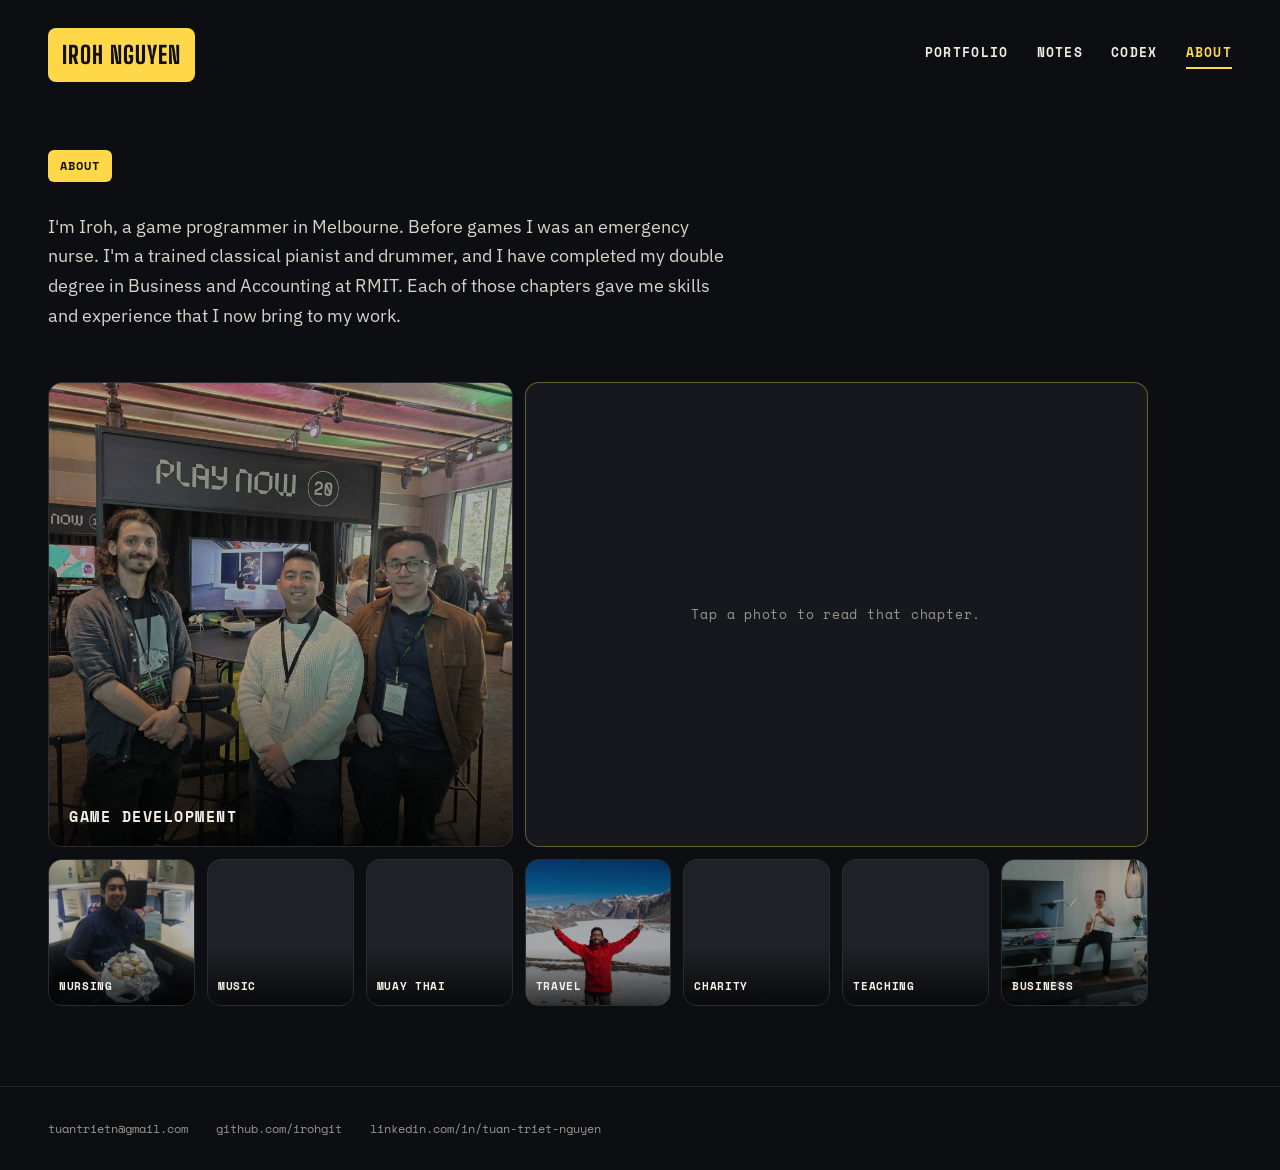
==== about/index.html @ b38fcc22 "Site redesign wip: home, portfolio, Flapjack case study, codex, about" ====
<!doctype html>
<html lang="en" data-root="../">
<head>
<meta charset="utf-8">
<meta name="viewport" content="width=device-width, initial-scale=1">
<title>About · Iroh Nguyen</title>
<meta name="description" content="Iroh Nguyen, game programmer in Melbourne. Gameplay, dialogue and audio systems in C++ and Unreal Engine 5.">
<link rel="preconnect" href="https://fonts.googleapis.com">
<link rel="preconnect" href="https://fonts.gstatic.com" crossorigin>
<link rel="stylesheet" href="https://fonts.googleapis.com/css2?family=Big+Shoulders+Display:wght@600;800&family=IBM+Plex+Sans:ital,wght@0,400;0,500;1,400&family=Space+Mono:wght@400;700&display=swap">
<link rel="stylesheet" href="../assets/site.css">
</head>
<body class="">
<header class="site-header wrap">
  <a class="logo" href="../index.html">IROH NGUYEN</a>
  <nav class="site-nav" aria-label="Main"><a href="../portfolio/index.html">Portfolio</a><a href="../notes/index.html">Notes</a><a href="../codex/index.html">Codex</a><a href="../about/index.html" aria-current="page">About</a></nav>
</header>
<main class="wrap">
  <div class="page-intro">
    <span class="chip">ABOUT</span>
    <p class="about-summary">I'm Iroh, a game programmer in Melbourne. Before games I was an emergency nurse. I'm a trained classical pianist and drummer, and I have completed my double degree in Business and Accounting at RMIT. Each of those chapters gave me skills and experience that I now bring to my work.</p>
  </div>

  <!-- 3x3 grid. The centre shows the summary; tapping an outer tile swaps in that tile's <template>.
       Keep each chapter under about 40 words so it fits the square without scrolling.
       Photos are 800x800 squares in assets/about_KEY.jpg. -->
  <section class="about-grid" data-about>
    <button type="button" class="about-tile" data-key="nursing" aria-pressed="false" aria-controls="about-panel">
      <img src="../assets/about_nursing.jpg" alt="Iroh at the nurses' station holding a thank-you card and a tray of pastries" loading="lazy">
      <span class="about-label">Nursing</span>
    </button>
    <button type="button" class="about-tile" data-key="music" aria-pressed="false" aria-controls="about-panel">
      <span class="about-ph">[ MUSIC ]</span>
      <span class="about-label">Music</span>
    </button>
    <button type="button" class="about-tile" data-key="muaythai" aria-pressed="false" aria-controls="about-panel">
      <span class="about-ph">[ MUAY THAI ]</span>
      <span class="about-label">Muay Thai</span>
    </button>
    <button type="button" class="about-tile" data-key="travel" aria-pressed="false" aria-controls="about-panel">
      <img src="../assets/about_travel.jpg" alt="Iroh in a red jacket, arms raised, in front of frozen Tilicho Lake in the Annapurna range" loading="lazy">
      <span class="about-label">Travel</span>
    </button>
    <div class="about-centre" id="about-panel" aria-live="polite">
      <div class="about-panel is-empty" data-panel>
        <p class="about-empty">Tap a photo to read that chapter.</p>
      </div>
      <button type="button" class="about-back" data-back hidden>← Back</button>
    </div>
    <button type="button" class="about-tile" data-key="charity" aria-pressed="false" aria-controls="about-panel">
      <span class="about-ph">[ CHARITY ]</span>
      <span class="about-label">Charity</span>
    </button>
    <button type="button" class="about-tile" data-key="teaching" aria-pressed="false" aria-controls="about-panel">
      <span class="about-ph">[ TEACHING ]</span>
      <span class="about-label">Teaching</span>
    </button>
    <button type="button" class="about-tile" data-key="business" aria-pressed="false" aria-controls="about-panel">
      <img src="../assets/about_business.jpg" alt="Iroh in a Frontline Label tee, with bagged stock on the shelf beside him" loading="lazy">
      <span class="about-label">Business</span>
    </button>
    <button type="button" class="about-tile" data-key="gamedev" aria-pressed="false" aria-controls="about-panel">
      <img src="../assets/about_gamedev.jpg" alt="Iroh with two teammates in front of the Art and Death booth at PlayNow Melbourne" loading="lazy">
      <span class="about-label">Game Development</span>
    </button>
  </section>

  <template id="about-nursing">
    <span class="kicker">NURSING</span>
    <p>I worked as an emergency nurse. The emergency department taught me to stay calm under pressure, deal with what matters most first, and trust the team around me.</p>
  </template>
  <template id="about-music">
    <span class="kicker">MUSIC</span>
    <p>I'm a classically trained pianist. I earned a piano scholarship in high school and played in the Beijing Youth Olympics orchestra. Years of daily practice taught me that craft is built in small repetitions.</p>
  </template>
  <template id="about-muaythai">
    <span class="kicker">MUAY THAI</span>
    <p>Muay Thai is the traditional martial art of Thailand. I train because it's challenging, it keeps me healthy and it's social. Every session is repetition, discipline and learning from my mistakes, which is how I approach code too.</p>
  </template>
  <template id="about-travel">
    <span class="kicker">TRAVEL</span>
    <p>This is Tilicho Lake on the Annapurna circuit in Nepal, one of the highest lakes in the world. I did this trek solo, with a map to guide me. It taught me to take things one step at a time and to plan properly.</p>
  </template>
  <template id="about-charity">
    <span class="kicker">CHARITY</span>
    <p>I helped run community events with LACSI, including their Youth Week. I also organised a children's charity concert, where I played Joe Hisaishi's <i>Merry-Go-Round of Life</i> with a violinist.</p>
  </template>
  <template id="about-teaching">
    <span class="kicker">TEACHING</span>
    <p>I teach piano to adult learners and have taught children too. I've volunteered as a tutor at two homework clubs for over a decade, and spoken at a CPA conference. I thoroughly enjoy sharing what I know. It's why I keep a Codex of everything I've learnt, and write notes and case studies so others can learn too.</p>
  </template>
  <template id="about-business">
    <span class="kicker">BUSINESS</span>
    <p>In 2019 I started Frontline Label, an apparel brand, and built its online store myself in Python and Django, with Stripe for payments. I ran it until 2023. I have completed a double degree in Business and Accounting at RMIT.</p>
  </template>
  <template id="about-gamedev">
    <span class="kicker">GAME DEVELOPMENT</span>
    <p>This is PlayNow Melbourne 2025, where our team showed our VR horror game Art &amp; Death to publishers. One of my colleagues at RMIT introduced me to making games in 2024, and I got hooked. In 2025 I took a course in virtual reality and brought what I learnt into our horror game.</p>
  </template>

  <script>
  (function () {
    const grid = document.querySelector('[data-about]');
    const panel = grid.querySelector('[data-panel]');
    const back = grid.querySelector('[data-back]');
    const summary = panel.innerHTML;
    const tiles = grid.querySelectorAll('.about-tile');
    function show(key) {
      tiles.forEach(t => t.setAttribute('aria-pressed', String(t.dataset.key === key)));
      const tpl = key && document.getElementById('about-' + key);
      panel.innerHTML = tpl ? tpl.innerHTML : summary;
      panel.classList.toggle('is-empty', !tpl);
      back.hidden = !tpl;
      panel.classList.remove('swap'); void panel.offsetWidth; panel.classList.add('swap');
    }
    tiles.forEach(t => t.addEventListener('click', () =>
      show(t.getAttribute('aria-pressed') === 'true' ? null : t.dataset.key)));
    back.addEventListener('click', () => show(null));
    document.addEventListener('keydown', e => { if (e.key === 'Escape') show(null); });
    // a click anywhere outside the tiles and the panel goes straight back to the summary
    document.addEventListener('click', e => {
      if (back.hidden) return;
      if (!e.target.closest('.about-tile, .about-centre')) show(null);
    });
  })();
  </script>
</main>

<footer class="site-footer">
  <div class="wrap">
    <a href="mailto:tuantrietn@gmail.com">tuantrietn@gmail.com</a>
    <a href="https://github.com/irohgit" target="_blank" rel="noopener">github.com/irohgit</a>
    <a href="https://www.linkedin.com/in/tuan-triet-nguyen" target="_blank" rel="noopener">linkedin.com/in/tuan-triet-nguyen</a>
  </div>
</footer>
</body>
</html>
---- assets/site.css ----
/* ==========================================================
   irohnguyen.com · D Hybrid
   One stylesheet for every page. Change the palette in ONE
   place: the :root block below. Alternative named palettes
   are listed underneath; swap the --accent values to try one.
   ========================================================== */

:root{
  /* base: keep these */
  --bg:#0d0e11;          /* near-black with a cool blue tint */
  --surface:#17181d;     /* cards */
  --surface-2:#202127;   /* placeholders, code chips */
  --border:#2a2c33;
  --line:#23252b;        /* section dividers */
  --text:#d9d4cb;        /* body */
  --heading:#f6f2ea;     /* headings */
  --muted:#9a978f;       /* labels, meta */

  /* accent: palette "Marquee" (default) */
  --accent:#ffd84a;
  --accent-ink:#121014;  /* text that sits ON the accent */
  --accent-dim:rgba(255,216,74,0.12);
  --accent-border:rgba(255,216,74,0.35);

  --red:#ff8a7a;
  --r:10px; --r-lg:14px;
  --font-display:'Big Shoulders Display',sans-serif;
  --font-body:'IBM Plex Sans',system-ui,sans-serif;
  --font-mono:'Space Mono',monospace;
  --max:1280px;
}
/* Other named palettes (accent only, base stays the same):
   Brass    --accent:#f2c14e  (closest to IMDb, mature, crafted)
   Ember    --accent:#ffbf3c  (warmer, more orange, human)
   Lumen    --accent:#ffe45c  (lighter, cooler, technical)
   Parchment --accent:#e8cf7a (low saturation, calm, scholarly) */

*,*::before,*::after{box-sizing:border-box;margin:0;padding:0}
html{scroll-behavior:smooth}
body{background:var(--bg);color:var(--text);font-family:var(--font-body);font-size:16px;line-height:1.6;min-height:100vh}
a{color:inherit;text-decoration:none}
a:hover{color:var(--accent)}
::selection{background:var(--accent);color:var(--accent-ink)}
img{max-width:100%;display:block}
.wrap{max-width:var(--max);margin:0 auto;padding:0 48px}
.mono{font-family:var(--font-mono)}
.kicker{font-family:var(--font-mono);font-size:12px;font-weight:700;letter-spacing:.1em;text-transform:uppercase;color:var(--muted)}
.chip{display:inline-block;align-self:flex-start;padding:6px 12px;background:var(--accent);color:var(--accent-ink);font-family:var(--font-mono);font-size:12px;font-weight:700;letter-spacing:.08em;border-radius:6px}
.tags{font-family:var(--font-mono);font-size:12px;font-weight:700;color:var(--accent)}
.placeholder{display:flex;align-items:center;justify-content:center;background:var(--surface-2);color:var(--muted);font-family:var(--font-mono);font-size:12px;text-transform:uppercase;letter-spacing:.08em;text-align:center;padding:12px}
.todo{border:1px dashed var(--accent-border);background:var(--accent-dim);color:var(--heading);border-radius:var(--r);padding:14px 18px;font-size:14px}
.todo b{font-family:var(--font-mono);color:var(--accent);font-size:12px;letter-spacing:.08em}

/* ---------- header ---------- */
.site-header{display:flex;flex-wrap:wrap;gap:24px;align-items:center;justify-content:space-between;padding-top:28px;padding-bottom:28px}
.logo{padding:8px 14px;background:var(--accent);color:var(--accent-ink);font-family:var(--font-display);font-weight:800;font-size:24px;letter-spacing:.04em;border-radius:8px}
.logo:hover{color:var(--accent-ink)}
.site-nav{display:flex;flex-wrap:wrap;gap:28px;font-family:var(--font-mono);font-size:13px;font-weight:700;letter-spacing:.1em;text-transform:uppercase}
.site-nav a{color:#f2ede4;padding-bottom:4px;border-bottom:2px solid transparent}
.site-nav a:hover{color:var(--accent)}
.site-nav a[aria-current="page"]{color:var(--accent);border-bottom-color:var(--accent)}

/* ---------- buttons ---------- */
.btns{display:flex;flex-wrap:wrap;gap:16px}
.btn{padding:16px 26px;border-radius:var(--r);font-family:var(--font-mono);font-size:14px;font-weight:700;border:2px solid #f2ede4;color:#f2ede4;transition:transform .15s}
.btn:hover{transform:translateY(-2px)}
.btn-primary{background:var(--accent);border-color:var(--accent);color:var(--accent-ink);box-shadow:5px 5px 0 var(--heading)}
.btn-primary:hover{color:var(--accent-ink)}

/* ---------- hero (home) ---------- */
.hero{position:relative;height:640px;overflow:hidden;border-top:1px solid var(--line);border-bottom:1px solid var(--line)}
.hero-media{position:absolute;inset:0;width:100%;height:100%;object-fit:cover;opacity:.42}
.reel{position:absolute;top:28px;right:48px;z-index:1;display:flex;flex-direction:column;align-items:flex-end;gap:10px}
.reel-badge{padding:8px 12px;background:rgba(13,14,17,.85);border:1px solid var(--accent);border-radius:8px;font-family:var(--font-mono);font-size:12px;font-weight:700;color:var(--accent)}
.reel-mark{padding:6px 10px;background:rgba(13,14,17,.85);border-radius:6px;font-family:var(--font-mono);font-size:12px;color:#f2ede4}
.hero-inner{position:relative;height:100%;display:flex;flex-direction:column;justify-content:flex-end;gap:20px;padding-bottom:72px}
.hero h1{font-family:var(--font-display);font-weight:800;font-size:120px;line-height:.9;color:var(--heading);text-transform:uppercase}
.hero p{max-width:620px;font-size:20px;line-height:1.5;color:#e4dfd6}

/* ---------- details strip (IMDb style) ---------- */
.details{display:grid;grid-template-columns:repeat(5,minmax(0,1fr));border:1px solid var(--border);border-radius:var(--r-lg);background:var(--surface);margin-top:56px}
.details div{padding:18px 20px;border-right:1px solid var(--border);display:flex;flex-direction:column;gap:6px}
.details div:last-child{border-right:none}
.details .v{font-size:15px;color:var(--heading)}

/* ---------- sections ---------- */
.section{padding-top:88px;padding-bottom:40px}
.section-head{display:flex;flex-wrap:wrap;justify-content:space-between;align-items:baseline;gap:16px;margin-bottom:32px}
.section-head h2,.page-title{font-family:var(--font-display);font-weight:800;font-size:56px;text-transform:uppercase;color:var(--heading);line-height:1}
.more{font-family:var(--font-mono);font-size:13px;font-weight:700;color:var(--accent)}
.page-intro{padding-top:40px;padding-bottom:24px;display:flex;flex-direction:column;gap:16px}
.page-intro p{max-width:62ch;font-size:18px}

/* ---------- cards ---------- */
.grid-3{display:grid;grid-template-columns:repeat(3,minmax(0,1fr));gap:28px}
.grid-2{display:grid;grid-template-columns:repeat(2,minmax(0,1fr));gap:28px}
.card{display:flex;flex-direction:column;background:var(--surface);border:1px solid var(--border);border-radius:var(--r-lg);overflow:hidden;color:var(--text);transition:border-color .15s,transform .15s}
a.card:hover{border-color:var(--accent-border);transform:translateY(-2px);color:var(--text)}
.card-media{width:100%;aspect-ratio:16/10;object-fit:cover}
.card-body{padding:20px 22px 24px;display:flex;flex-direction:column;gap:10px;flex:1}
.card-title{font-family:var(--font-display);font-weight:600;font-size:30px;line-height:1;text-transform:uppercase;color:var(--heading)}
.card-body p{font-size:15px;line-height:1.5}
.card-more{margin-top:auto;padding-top:6px;font-family:var(--font-mono);font-size:12px;font-weight:700;color:var(--accent)}

.site-footer{border-top:1px solid var(--line);margin-top:80px}
.site-footer .wrap{padding-top:32px;padding-bottom:32px;display:flex;flex-wrap:wrap;gap:28px;font-family:var(--font-mono);font-size:12px;color:var(--muted)}

/* ---------- notes page: three columns ---------- */
.notes-layout{display:grid;grid-template-columns:260px minmax(0,1fr) 220px;gap:48px;max-width:1440px;margin:0 auto;padding:0 32px}
.rail{position:sticky;top:0;height:100vh;overflow-y:auto;scrollbar-width:none;padding:32px 0}
.rail::-webkit-scrollbar{display:none}
.rail .kicker{margin-bottom:12px}
.rail-block{padding-bottom:22px;margin-bottom:22px;border-bottom:1px solid var(--border)}
.contact-item{display:flex;align-items:center;gap:8px;font-size:13px;margin-bottom:8px;word-break:break-all}
.contact-item svg{width:14px;height:14px;opacity:.6;flex-shrink:0}
.kit-row{margin-bottom:14px}
.kit-row .kicker{display:block;font-size:11px;margin-bottom:2px}
.kit-row span:last-child{font-size:14px;color:var(--heading)}
.commit-gallery{display:flex;flex-direction:column;gap:10px}
.gallery-item{container-type:inline-size;position:relative;border:1px solid var(--border);border-radius:8px;overflow:hidden;cursor:zoom-in;transition:border-color .15s,transform .15s}
.gallery-item:hover{border-color:var(--accent);transform:translateY(-1px)}
.gallery-item img{width:100%;filter:grayscale(100%) brightness(.8);transition:filter .2s}
.gallery-item:hover img{filter:none}
.gallery-cap{position:absolute;inset:0;display:flex;flex-direction:column;align-items:flex-start;background:linear-gradient(rgba(13,14,17,.35),rgba(13,14,17,.92));color:#fff;padding:12px}
.g-title{font-family:var(--font-display);font-weight:600;text-transform:uppercase;font-size:clamp(16px,9cqw,26px);color:var(--heading)}
.g-desc{font-size:clamp(12px,5.5cqw,16px);color:rgba(255,255,255,.85);margin-top:.3em}
.g-hash{margin-top:auto;font-family:var(--font-mono);font-size:clamp(12px,5.5cqw,15px);color:var(--accent)}

.post-list .post-link{display:block;padding:12px 0;border-bottom:1px solid var(--border)}
.post-link .pl-num{font-family:var(--font-mono);font-size:11px;font-weight:700;color:var(--accent);display:block}
.post-link .pl-title{font-size:14px;color:var(--heading);line-height:1.3}
.post-link .pl-meta{display:block;font-family:var(--font-mono);font-size:11px;color:var(--muted);margin-top:4px}
.post-link.active .pl-title,.post-link:hover .pl-title{color:var(--accent)}
.tag-list{display:flex;flex-wrap:wrap;gap:8px}
.tag-pill{font-family:var(--font-mono);font-size:12px;font-weight:700;padding:4px 10px;border:1px solid var(--accent-border);border-radius:999px;color:var(--accent)}
.tag-pill span{color:var(--muted);font-weight:400}

.notes-main{padding:40px 0 120px;min-width:0}
article{padding:56px 0;border-top:1px solid var(--line);scroll-margin-top:24px}
.post-eyebrow{display:flex;flex-direction:column;align-items:flex-start;gap:8px;margin-bottom:14px}
.post-eyebrow .meta{font-family:var(--font-mono);font-size:12px;color:var(--muted);text-transform:uppercase;letter-spacing:.06em}
article h2{font-family:var(--font-display);font-weight:800;font-size:52px;line-height:.95;text-transform:uppercase;color:var(--heading);margin-bottom:10px}
.dek{font-style:italic;color:var(--muted);margin-bottom:28px}
article h3{font-family:var(--font-mono);font-size:14px;font-weight:700;letter-spacing:.06em;color:var(--heading);margin:40px 0 14px}
article h3 .n{color:var(--accent)}
article p{margin-bottom:16px;max-width:75ch}
article strong{color:var(--heading);font-weight:500}
article em{color:var(--heading)}
code{font-family:var(--font-mono);font-size:.86em;background:var(--surface-2);padding:1px 6px;border-radius:4px;color:var(--heading)}
.shot{border-radius:var(--r-lg);overflow:hidden;border:1px solid var(--border)}
.shot-cap{font-family:var(--font-mono);font-size:12px;color:var(--muted);margin:10px 0 30px}
.exec{background:var(--surface);border:1px solid var(--border);border-top:4px solid var(--accent);border-radius:var(--r-lg);padding:6px 26px;margin-bottom:8px}
.exec-row{display:grid;grid-template-columns:140px 1fr;gap:6px 24px;padding:18px 0;border-bottom:1px solid var(--border)}
.exec-row:last-child{border-bottom:none}
.exec-row .k{font-family:var(--font-mono);font-size:12px;font-weight:700;letter-spacing:.08em;text-transform:uppercase;color:var(--accent);padding-top:3px}
.exec-row .v{color:var(--heading)}
.frame{border-left:3px solid var(--accent);background:var(--accent-dim);padding:16px 20px;border-radius:0 var(--r) var(--r) 0;margin-bottom:24px}
.frame p{margin:0}
pre{margin:14px 0;background:#08090b;color:#e2e5ea;border:1px solid var(--border);border-radius:var(--r);padding:18px;overflow-x:auto;font-family:var(--font-mono);font-size:12.5px;line-height:1.65}
pre code{background:none;padding:0;color:inherit;font-size:inherit}
.cmt{color:#7c8698}.key{color:#8fb3ff}.typ{color:#7fd6c2}.str{color:#e0b57a}
.filepath{display:block;font-family:var(--font-mono);font-size:12px;color:var(--muted);margin-top:18px}
.commit{display:block;font-family:var(--font-mono);font-size:12px;color:var(--accent);background:var(--accent-dim);border:1px solid var(--accent-border);padding:10px 16px;border-radius:var(--r);margin-top:14px}
.crashlog{background:#08090b;border:1px solid #4a2f2b;border-radius:var(--r);padding:13px 18px;font-family:var(--font-mono);font-size:12px;color:#e8a89f;margin-bottom:18px;overflow-x:auto}
.crashlog .addr{color:var(--red);font-weight:700}
.ba{display:grid;grid-template-columns:1fr 1fr;gap:14px}
.ba h4{font-family:var(--font-mono);font-size:12px;letter-spacing:.08em;text-transform:uppercase;display:flex;gap:8px;align-items:center}
.pill{font-size:10px;padding:2px 8px;border-radius:999px}
.pill-b{background:rgba(255,138,122,.14);color:var(--red)}
.pill-a{background:var(--accent-dim);color:var(--accent)}
.note{border:1px dashed var(--border);border-radius:var(--r);padding:18px 22px;margin-top:24px;background:var(--surface)}
.note .lbl{font-family:var(--font-mono);font-size:12px;font-weight:700;letter-spacing:.1em;text-transform:uppercase;color:var(--accent);margin-bottom:8px}
.note p:last-child{margin-bottom:0}
.steps{display:grid;grid-template-columns:repeat(3,1fr);gap:14px;margin-top:26px}
.step{background:var(--surface);border:1px solid var(--border);border-radius:var(--r);padding:18px}
.step:last-child{border-color:var(--accent-border);background:var(--accent-dim)}
.step .kicker{color:var(--accent)}
.step b{display:block;color:var(--heading);margin:6px 0}
.step p{font-size:14px;margin:0}
.btn-link{display:inline-flex;align-items:center;gap:10px;margin:8px 0 4px;padding:14px 22px;background:var(--accent);color:var(--accent-ink);border-radius:var(--r);font-family:var(--font-mono);font-size:13px;font-weight:700}
.btn-link:hover{color:var(--accent-ink)}

.lightbox{display:none;position:fixed;inset:0;z-index:1000;background:rgba(8,9,11,.9);align-items:center;justify-content:center;padding:40px;cursor:zoom-out;backdrop-filter:blur(30px)}
.lightbox.open{display:flex}
.lightbox-inner{display:flex;flex-direction:column;align-items:center;max-width:95%}
.lightbox-inner img{max-height:85vh;border-radius:8px}
.lightbox-caption{margin-top:14px;font-family:var(--font-mono);font-size:13px;color:#f2ede4}
.lightbox-close{position:absolute;top:20px;right:30px;font-size:40px;color:#fff;cursor:pointer}

/* ---------- GameDev Codex ---------- */
.layout-tabs{display:flex;flex-wrap:wrap;gap:8px;align-items:center;padding:10px 12px;border:1px dashed var(--accent-border);border-radius:var(--r);align-self:flex-start}
.layout-tabs a{font-family:var(--font-mono);font-size:12px;font-weight:700;padding:6px 10px;border-radius:6px;background:var(--surface-2)}
.layout-tabs a[aria-current="page"]{background:var(--accent);color:var(--accent-ink)}

/* search */
.search{position:relative;max-width:760px;display:flex;align-items:center;gap:12px;background:var(--surface);border:1px solid var(--border);border-radius:var(--r-lg);padding:0 16px;margin-top:8px}
.search:focus-within{border-color:var(--accent)}
.search svg{width:20px;height:20px;color:var(--muted);flex-shrink:0}
.search input{flex:1;background:none;border:none;outline:none;color:var(--heading);font:inherit;font-size:18px;padding:16px 0}
.search input::placeholder{color:var(--muted)}
.search kbd{font-family:var(--font-mono);font-size:12px;color:var(--muted);border:1px solid var(--border);border-radius:4px;padding:2px 7px}
.search-results{position:absolute;left:0;right:0;top:calc(100% + 8px);z-index:50;background:#121318;border:1px solid var(--border);border-radius:var(--r-lg);padding:6px;box-shadow:0 18px 50px rgba(0,0,0,.55);max-height:60vh;overflow-y:auto}
.search-hit{display:grid;grid-template-columns:76px 1fr auto;gap:2px 12px;padding:12px;border-radius:var(--r)}
.search-hit:hover,.search-hit:focus{background:var(--surface-2);color:inherit;outline:none}
.search-type{grid-row:1/3;align-self:start;font-family:var(--font-mono);font-size:11px;font-weight:700;color:var(--accent-ink);background:var(--accent);border-radius:4px;padding:3px 6px;text-align:center;text-transform:uppercase}
.search-title{color:var(--heading);font-weight:500}
.search-snip{grid-column:2;font-size:13px;color:var(--muted)}
.search-score{grid-column:3;grid-row:1;font-family:var(--font-mono);font-size:11px;color:var(--muted)}
.search-empty{padding:14px;font-size:14px;color:var(--muted)}
.entry.hit{animation:hit 1.6s ease}
@keyframes hit{0%,40%{border-color:var(--accent);box-shadow:0 0 0 4px var(--accent-dim)}100%{}}

.letter-group{scroll-margin-top:24px}
.big-letter{font-family:var(--font-display);font-weight:800;color:var(--accent);line-height:1}
.entries{display:flex;flex-direction:column;gap:12px}
.entry{scroll-margin-top:120px}

/* ---- Codex layouts: one page, three views. The class on .codex picks the view. ---- */
.view-switch{display:inline-flex;gap:4px;padding:4px;background:var(--surface);border:1px solid var(--border);border-radius:var(--r);align-self:flex-start}
.view-switch button{font:inherit;font-family:var(--font-mono);font-size:12px;font-weight:700;color:var(--muted);background:none;border:none;border-radius:6px;padding:8px 12px;cursor:pointer}
.view-switch button:hover{color:var(--heading)}
.view-switch button[aria-pressed="true"]{background:var(--accent);color:var(--accent-ink)}
.codex-tools{display:flex;flex-wrap:wrap;gap:16px;align-items:center;margin-top:8px}
.codex-tools .search{flex:1;min-width:280px;margin-top:0}
.codex-body{margin-top:24px}
.codex-main{min-width:0}
.az-rail,.here-bar,.az-bar{display:none}

/* A · Rail: the whole alphabet down the left, the current letter grows */
.view-rail .codex-body{display:grid;grid-template-columns:120px minmax(0,1fr);gap:40px}
.view-rail .az-rail{position:sticky;top:20px;align-self:start;display:flex;flex-direction:column;align-items:flex-start;max-height:calc(100vh - 40px)}
.az-item{font-family:var(--font-display);font-weight:800;font-size:clamp(13px,2.3vh,20px);line-height:1.15;color:var(--muted);padding-left:14px;border-left:3px solid transparent;transition:font-size .2s,color .2s}
.az-item.empty{color:#34353c}
.az-item:hover{color:var(--heading)}
.az-item.active{font-size:clamp(40px,8vh,72px);color:var(--accent);border-left-color:var(--accent);line-height:1}
.view-rail .big-letter{font-size:20px;font-family:var(--font-mono);color:var(--muted);letter-spacing:.1em;padding:28px 0 12px;border-bottom:1px solid var(--line);margin-bottom:14px}

/* B · Spine: a big pinned letter beside its own entries, plus a "you are here" bar */
.view-spine .here-bar{position:sticky;top:0;z-index:20;display:flex;flex-wrap:wrap;align-items:center;gap:16px;justify-content:space-between;background:rgba(13,14,17,.92);backdrop-filter:blur(8px);border-bottom:1px solid var(--line);padding:12px 0}
.here-bar [data-here]{font-family:var(--font-mono);font-size:13px;font-weight:700;color:var(--accent)}
.az-mini{display:flex;flex-wrap:wrap;gap:4px}
.az-mini-item{font-family:var(--font-mono);font-size:12px;font-weight:700;width:22px;text-align:center;color:var(--muted)}
.az-mini-item.empty{color:#34353c}
.az-mini-item.active{color:var(--accent-ink);background:var(--accent);border-radius:4px}
.view-spine .letter-group{display:grid;grid-template-columns:200px minmax(0,1fr);gap:40px;padding:32px 0;border-bottom:1px solid var(--line);scroll-margin-top:60px}
.view-spine .big-letter{position:sticky;top:72px;align-self:start;font-size:160px}

/* C · Ledger: a full A to Z bar across the top, one entry per row */
.view-ledger .az-bar{position:sticky;top:0;z-index:20;display:grid;grid-template-columns:repeat(26,1fr);background:rgba(13,14,17,.94);backdrop-filter:blur(8px);border-top:1px solid var(--line);border-bottom:1px solid var(--line)}
.az-bar-item{text-align:center;padding:12px 0;font-family:var(--font-display);font-weight:800;font-size:20px;color:var(--muted);border-bottom:3px solid transparent}
.az-bar-item.empty{color:#34353c}
.az-bar-item.active{color:var(--accent);border-bottom-color:var(--accent);background:var(--accent-dim)}
.view-ledger .letter-group{scroll-margin-top:64px}
.view-ledger .big-letter{font-size:72px;margin:40px 0 16px}

.entry{display:grid;grid-template-columns:1fr auto;gap:8px 24px;padding:20px 24px;background:var(--surface);border:1px solid var(--border);border-radius:var(--r-lg);margin-bottom:12px}
.entry h3{font-family:var(--font-display);font-weight:600;font-size:28px;text-transform:uppercase;color:var(--heading);line-height:1}
.entry .count{font-family:var(--font-mono);font-size:12px;font-weight:700;color:var(--accent-ink);background:var(--accent);padding:4px 10px;border-radius:999px;align-self:start}
.entry p{grid-column:1/-1;margin:0}
.entry .see{grid-column:1/-1;font-family:var(--font-mono);font-size:12px;color:var(--muted)}
.entry .see a{color:var(--accent)}

/* ---------- About / Experience ---------- */
.story{display:grid;grid-template-columns:320px 1fr;gap:40px;padding:40px 0;border-top:1px solid var(--line)}
.story .placeholder{aspect-ratio:4/5;border-radius:var(--r-lg)}
.story h2{font-family:var(--font-display);font-weight:800;font-size:44px;text-transform:uppercase;color:var(--heading);line-height:1;margin:8px 0 16px}
.story p{max-width:62ch;margin-bottom:14px}
.timeline-item{display:grid;grid-template-columns:200px 1fr;gap:32px;padding:28px 0;border-top:1px solid var(--line)}
.timeline-item h3{font-family:var(--font-display);font-weight:600;font-size:30px;text-transform:uppercase;color:var(--heading);line-height:1;margin-bottom:8px}

@media(max-width:1100px){
  .notes-layout{grid-template-columns:240px minmax(0,1fr)}
  .notes-layout .rail-right{display:none}
  .details{grid-template-columns:repeat(3,minmax(0,1fr))}
  .details div:nth-child(3){border-right:none}
  .hero h1{font-size:88px}
}
@media(max-width:760px){
  .wrap{padding:0 16px}
  .hero{height:auto;min-height:560px}
  .hero h1{font-size:52px}
  .site-nav{gap:8px 18px;font-size:12px}
  .reel-mark{display:none}
  .hero-inner{padding-top:96px!important}
  .reel{left:16px;right:16px;top:16px;align-items:flex-start}
  .hero-inner{padding-top:220px;padding-bottom:40px}
  .grid-3,.grid-2,.ba,.steps,.story,.timeline-item{grid-template-columns:1fr}
  .details{grid-template-columns:1fr 1fr}
  .details div{border-right:none;border-bottom:1px solid var(--border)}
  .section-head h2,.page-title{font-size:40px}
  .notes-layout{grid-template-columns:1fr;padding:0 16px}
  .rail{position:static;height:auto}
  article h2{font-size:36px}
  .exec-row{grid-template-columns:1fr}
  /* Codex on phones: every view uses the sliding A to Z strip across the top */
  .codex .codex-body{display:block}
  .codex .az-rail,.codex .here-bar{display:none}
  .codex .az-bar{position:sticky;top:0;z-index:20;display:flex;overflow-x:auto;scrollbar-width:none;background:rgba(13,14,17,.95);border-bottom:1px solid var(--line)}
  .az-bar-item{min-width:32px;font-size:16px}
  .codex .letter-group{display:block;padding:0}
  .codex .big-letter{position:static;font-family:var(--font-display);font-size:56px;color:var(--accent);border:none;padding:0;margin:28px 0 12px;letter-spacing:0}
  .search-hit{grid-template-columns:1fr}
  .search-type{grid-row:auto;justify-self:start}
  .search-snip,.search-score{grid-column:1;grid-row:auto}
}
@media(prefers-reduced-motion:reduce){html{scroll-behavior:auto}}
.entry .count.zero{background:var(--surface-2);color:var(--muted)}
.bullets{margin:10px 0 0 18px;display:flex;flex-direction:column;gap:6px}
.bullets li{max-width:75ch}
.timeline-item .tags{display:block;margin-top:2px}
.details .v{line-height:1.45}

/* ---------- hero video banner ---------- */
.hero video.hero-media{background:#000}
.reel-play{display:flex;align-items:center;gap:14px;padding:12px 18px 12px 12px;background:rgba(13,14,17,.85);border:1px solid var(--accent);border-radius:999px;color:var(--heading);cursor:pointer;font:inherit;text-align:left;transition:transform .15s,background .15s}
.reel-play:hover{transform:translateY(-2px);background:rgba(13,14,17,.95)}
.reel-play-icon{width:44px;height:44px;border-radius:50%;background:var(--accent);color:var(--accent-ink);display:flex;align-items:center;justify-content:center;font-size:18px;padding-left:3px}
.reel-play-label{display:block;font-family:var(--font-mono);font-size:14px;font-weight:700;color:var(--accent)}
.reel-play-meta{display:block;font-family:var(--font-mono);font-size:12px;color:var(--muted)}
button.reel-mark{border:none;cursor:pointer;font:inherit;font-family:var(--font-mono);font-size:12px;text-align:right}
button.reel-mark:hover{color:var(--accent)}
.reel-missing .reel-play{cursor:default;border-color:var(--border)}
.reel-missing .reel-play-icon{background:var(--surface-2);color:var(--muted)}
.reel-missing .reel-play-label{color:var(--heading)}
.reel-missing button.reel-mark{cursor:default;color:var(--muted)}
.hero-inner,.reel{transition:opacity .3s}
.hero.playing .hero-media{opacity:1}
.hero.playing .hero-inner,.hero.playing .reel{opacity:0;pointer-events:none}

/* ---------- hero is now pure video; the intro band sits underneath ---------- */
.hero{height:560px}
.hero .hero-media{opacity:.9}
.intro{display:flex;flex-wrap:wrap;align-items:flex-end;justify-content:space-between;gap:24px 48px;padding-top:40px;padding-bottom:8px}
.intro-text{display:flex;flex-direction:column;gap:12px;max-width:720px}
.intro h1{font-family:var(--font-display);font-weight:800;font-size:96px;line-height:.85;text-transform:uppercase;color:var(--heading)}
.intro p{font-size:19px;line-height:1.5;color:#e4dfd6}
.intro .btn{flex-shrink:0;margin-bottom:6px}
@media(max-width:760px){
  .hero{height:300px;min-height:0}
  .intro{padding-top:28px}
  .intro h1{font-size:64px}
}

/* ---------- hero veil: dark screen + bracketed title, like the card placeholders ---------- */
.hero .hero-media{opacity:1}
.hero-veil{position:absolute;inset:0;z-index:1;display:flex;flex-direction:column;align-items:center;justify-content:center;gap:14px;background:rgba(13,14,17,.72);border:none;cursor:pointer;color:var(--muted);font:inherit;transition:background .2s,opacity .3s}
.hero-veil:hover{background:rgba(13,14,17,.6)}
.hero-veil:hover .veil-title{color:var(--heading)}
.veil-title{font-family:var(--font-mono);font-size:clamp(16px,2.4vw,30px);letter-spacing:.12em;text-transform:uppercase;color:#c9c5bd;transition:color .2s}
.veil-meta{font-family:var(--font-mono);font-size:13px;letter-spacing:.08em;text-transform:uppercase;color:var(--muted)}
.veil-meta .reel-play-label{color:var(--accent);font-weight:700}
.reel{z-index:2}
.reel-missing .hero-veil{cursor:default}
.reel-missing .hero-veil:hover{background:rgba(13,14,17,.72)}
.reel-missing .veil-meta .reel-play-label{color:var(--heading)}
.hero.playing .hero-veil{opacity:0;pointer-events:none}
.veil-meta .reel-play-label,.veil-meta .reel-play-meta{display:inline;font-size:13px}

/* ---------- veil v2: title, centred play button, aligned chapter list ---------- */
.hero-veil{cursor:default;gap:22px;padding:24px 16px}
.hero-veil:hover{background:rgba(13,14,17,.72)}
.veil-play{display:inline-flex;align-items:center;gap:14px;padding:10px 22px 10px 10px;background:none;border:2px solid var(--accent);border-radius:999px;cursor:pointer;color:var(--heading);font:inherit;transition:transform .15s,background .15s}
.veil-play:hover{transform:scale(1.04);background:var(--accent-dim)}
.veil-play-icon{width:52px;height:52px;border-radius:50%;background:var(--accent);color:var(--accent-ink);display:flex;align-items:center;justify-content:center;font-size:20px;padding-left:4px}
.veil-play-text{display:flex;flex-direction:column;align-items:flex-start;text-align:left}
.veil-play .reel-play-label{display:block;font-family:var(--font-mono);font-size:15px;font-weight:700;color:var(--accent);text-transform:uppercase;letter-spacing:.08em}
.veil-play .reel-play-meta{display:block;font-family:var(--font-mono);font-size:12px;color:var(--muted)}
.chapters{list-style:none;display:flex;flex-direction:column;gap:2px;margin-top:4px}
.chapters .reel-mark{display:grid;grid-template-columns:48px 120px 1fr;gap:16px;align-items:baseline;width:100%;min-width:420px;padding:7px 12px;background:none;border:none;border-radius:6px;text-align:left;font-family:var(--font-mono);font-size:13px;color:#c9c5bd;cursor:pointer}
.chapters .reel-mark:hover{background:rgba(255,255,255,.06);color:var(--heading)}
.ch-time{color:var(--accent);font-variant-numeric:tabular-nums;text-align:right}
.ch-game{color:var(--heading);font-weight:700}
.reel-missing .veil-play{cursor:default;opacity:.6}
.reel-missing .veil-play:hover{transform:none;background:none}
.reel-missing .chapters .reel-mark{cursor:default}
@media(max-width:760px){
  .hero{height:auto;min-height:420px}
  .chapters .reel-mark{min-width:0;grid-template-columns:40px 1fr;font-size:12px}
  .ch-what{grid-column:2}
}

/* ---------- veil v3: icon-only play, centred title, tighter chapters ---------- */
.hero-veil{gap:18px}
.veil-title{letter-spacing:.12em;padding-left:.12em;text-align:center}   /* padding balances the trailing letter-space so it centres truly */
.veil-play{width:56px;height:56px;padding:0;padding-left:4px;justify-content:center;border:none;border-radius:50%;background:var(--accent);color:var(--accent-ink);font-size:20px;box-shadow:0 0 0 6px rgba(255,216,74,.18)}
.veil-play:hover{transform:scale(1.08);background:var(--accent);box-shadow:0 0 0 10px rgba(255,216,74,.22)}
.chapters{gap:0;margin-top:2px}
.chapters .reel-mark{grid-template-columns:40px 104px 1fr;gap:14px;padding:4px 10px;min-width:380px;font-size:12.5px;line-height:1.4}
.reel-missing .veil-play{opacity:.55}
@media(max-width:760px){
  .chapters .reel-mark{min-width:0;grid-template-columns:36px 1fr;gap:2px 10px;padding:3px 8px}
}

/* ---------- veil v4: title and play sit dead centre; chapters anchored to the bottom ---------- */
.hero-veil{justify-content:center;gap:16px}
.veil-title{display:block;width:100%;text-align:center}
.veil-play{width:48px;height:48px;font-size:17px;padding-left:3px;box-shadow:0 0 0 5px rgba(255,216,74,.18)}
.veil-play:hover{box-shadow:0 0 0 8px rgba(255,216,74,.22)}
.chapters{position:absolute;left:50%;bottom:22px;transform:translateX(-50%);margin:0}
.chapters .reel-mark{grid-template-columns:34px 92px auto;gap:12px;padding:2px 8px;min-width:0;font-size:11.5px;line-height:1.35;white-space:nowrap}
@media(max-width:760px){
  .hero{min-height:360px}
  .chapters{bottom:12px}
  .chapters .reel-mark{grid-template-columns:30px 84px auto;gap:8px;font-size:10.5px}
}
@media(max-width:760px){
  .chapters .reel-mark{grid-template-columns:30px auto}
  .chapters .ch-what{display:none}
}

/* ---------- veil v5: ONLY the title is dead centre, like the card placeholders.
   The play button hangs just below it without moving it. ---------- */
.veil-play{position:absolute;left:50%;top:calc(50% + 34px);transform:translateX(-50%)}
.veil-play:hover{transform:translateX(-50%) scale(1.08)}
.reel-missing .veil-play:hover{transform:translateX(-50%)}
@media(max-width:760px){ .veil-play{top:calc(50% + 28px)} }

/* ---------- veil v6: white play button, quieter timestamps ---------- */
.veil-play{background:#f6f2ea;color:#121014;box-shadow:0 0 0 5px rgba(246,242,234,.16)}
.veil-play:hover{background:#fff;box-shadow:0 0 0 8px rgba(246,242,234,.22)}
.chapters{opacity:.55;transition:opacity .2s}
.chapters:hover,.chapters:focus-within{opacity:1}
.chapters .reel-mark{font-size:10.5px;padding:1px 8px;color:#9a978f}
.chapters .ch-time{color:#b8b4ab}
.chapters .ch-game{color:#c9c5bd;font-weight:400}
@media(max-width:760px){ .chapters .reel-mark{font-size:10px} }
/* title uses the same muted grey as the card placeholders */
.veil-title{color:var(--muted)}

/* ---------- case-study pages ---------- */
.case{padding-top:24px;padding-bottom:40px}
.case-head{display:flex;flex-direction:column;gap:16px;margin-top:20px}
.case-media{aspect-ratio:21/9;border-radius:var(--r-lg);border:1px solid var(--border);font-size:16px;letter-spacing:.12em}
.case-lede{font-size:19px;line-height:1.55;max-width:70ch;color:#e4dfd6}
.case-facts{margin-top:8px}
.case-section{padding:48px 0 8px;border-top:1px solid var(--line);margin-top:40px}
.case-section>h2{font-family:var(--font-display);font-weight:800;font-size:44px;text-transform:uppercase;color:var(--heading);line-height:1;margin:6px 0 18px}
.case-section>p{max-width:75ch;margin-bottom:14px}
.case-grid{display:grid;grid-template-columns:minmax(0,1fr) minmax(0,1fr);gap:40px;align-items:start}
.case-grid h3{font-family:var(--font-mono);font-size:12px;font-weight:700;letter-spacing:.1em;text-transform:uppercase;color:var(--accent);margin:18px 0 6px}
.case-grid h3:first-child{margin-top:0}
.case-grid p{margin-bottom:10px}
.case-shot{position:sticky;top:24px}
.case-shot .placeholder{aspect-ratio:16/10;border-radius:var(--r);border:1px solid var(--border)}
.case-shot img{width:100%;border-radius:var(--r);border:1px solid var(--border)}
.case-shot figcaption{font-family:var(--font-mono);font-size:12px;color:var(--muted);margin-top:8px}
.gap{color:var(--accent);font-family:var(--font-mono);font-size:.85em}
.case .todo{margin:10px 0}
@media(max-width:760px){ .case-grid{grid-template-columns:1fr} .case-shot{position:static} .case-section>h2{font-size:32px} }
.case-facts-4{grid-template-columns:repeat(4,minmax(0,1fr))}
.shipped{background:var(--surface);border:1px solid var(--border);border-radius:var(--r-lg);padding:18px 22px}
.shipped ul{margin:8px 0 0 18px;display:grid;grid-template-columns:1fr 1fr;gap:4px 32px}
@media(max-width:760px){ .case-facts-4{grid-template-columns:1fr 1fr} .shipped ul{grid-template-columns:1fr} }
.case-toc{display:grid;grid-template-columns:auto repeat(3,minmax(0,1fr));gap:12px;align-items:stretch}
.case-toc .kicker{align-self:center;padding-right:8px}
.case-toc a{display:flex;align-items:center;gap:12px;padding:14px 16px;background:var(--surface);border:1px solid var(--border);border-radius:var(--r);color:var(--heading);font-weight:500;transition:border-color .15s,transform .15s}
.case-toc a:hover{border-color:var(--accent);transform:translateY(-2px);color:var(--heading)}
.toc-n{font-family:var(--font-mono);font-size:12px;font-weight:700;color:var(--accent)}
.case-section{scroll-margin-top:24px}
@media(max-width:760px){ .case-toc{grid-template-columns:1fr} }

/* ---------- tabbed code blocks ---------- */
.code-tabs{margin-top:16px;border:1px solid var(--border);border-radius:var(--r);overflow:hidden;background:#08090b}
.code-tabs-head{display:flex;flex-direction:column;gap:8px;padding:10px 12px 0;border-bottom:1px solid var(--border);background:var(--surface)}
.code-file{font-family:var(--font-mono);font-size:11px;color:var(--muted)}
.code-tabs [role="tablist"]{display:flex;flex-wrap:wrap;gap:2px}
.code-tabs [role="tab"]{font:inherit;font-family:var(--font-mono);font-size:12px;font-weight:700;color:var(--muted);background:none;border:none;border-bottom:2px solid transparent;padding:8px 10px;cursor:pointer}
.code-tabs [role="tab"]:hover{color:var(--heading)}
.code-tabs [role="tab"][aria-selected="true"]{color:var(--accent);border-bottom-color:var(--accent)}
.code-tabs pre{margin:0;border:none;border-radius:0;max-height:380px;overflow:auto;font-size:11.5px}
.case-shot{position:static}
.commit-links{display:flex;flex-direction:column;gap:2px;padding:8px 12px 10px;border-top:1px solid var(--border);background:var(--surface)}
.commit-link{font-family:var(--font-mono);font-size:11.5px;color:var(--muted)}
.commit-link .ch{color:var(--accent);font-weight:700}
.commit-link:hover{color:var(--heading)}
.code-tabs [role="tabpanel"] pre{max-height:340px}
.lead-in{display:block;font-weight:500;color:var(--heading);margin:16px 0 4px}
.inline-shot{margin:14px 0 16px}
.inline-shot img{width:100%;border-radius:var(--r);border:1px solid var(--border)}
.inline-shot figcaption{font-family:var(--font-mono);font-size:12px;color:var(--muted);margin-top:8px}
/* gameplay shot with the debugger layered over its bottom-right corner */
.combo{position:relative}
.combo-main{width:100%;display:block;border-radius:var(--r);border:1px solid var(--border)}
.combo-label{position:absolute;top:12px;left:12px;padding:6px 12px;background:rgba(13,14,17,.85);border:1px solid var(--border);border-radius:6px;font-family:var(--font-mono);font-size:12px;font-weight:700;letter-spacing:.12em;text-transform:uppercase;color:var(--heading)}
.combo-inset{position:absolute;right:-12px;bottom:-12px;width:58%;border-radius:8px;border:1px solid var(--accent-border);box-shadow:0 14px 40px rgba(0,0,0,.6)}
.combo-shot figcaption{margin-top:22px}
@media(max-width:760px){ .combo-inset{position:static;width:100%;margin-top:10px} }
.inline-shot .combo .combo-inset{width:56%;right:-10px;bottom:-14px}
@media(max-width:760px){ .inline-shot .combo .combo-inset{width:100%;position:static;margin-top:10px} }
.stage-shot{position:relative;margin-top:16px}
.stage-shot img{width:100%;border-radius:var(--r);border:1px solid var(--border)}
.stage-cap{text-align:center;margin-top:12px}
.stage-title{display:block;font-family:var(--font-mono);font-size:12px;font-weight:700;letter-spacing:.12em;text-transform:uppercase;color:var(--heading);margin-bottom:6px}
.stage-cap p{font-size:14px;line-height:1.55;color:var(--muted);max-width:56ch;margin:0 auto}
.todo-public{font-family:var(--font-mono);font-size:13px;font-weight:700;letter-spacing:.08em;color:var(--muted)} p.todo-public{margin:8px 0}
.case-media{object-fit:cover;width:100%;display:block}

/* image with a dark veil and a bracketed title, like the showreel banner */
.veiled{position:relative;overflow:hidden;padding:0}
.veiled img{position:absolute;inset:0;width:100%;height:100%;object-fit:cover;display:block;border:none;border-radius:0}
.veiled::after{content:"";position:absolute;inset:0;background:rgba(13,14,17,.62);transition:background .2s}
.veil-label{position:absolute;inset:0;z-index:1;display:flex;align-items:center;justify-content:center;font-family:var(--font-mono);font-size:15px;letter-spacing:.14em;padding-left:.14em;color:#c9c5bd;text-transform:uppercase}
.veil-label-lg{font-size:clamp(18px,2.6vw,30px)}
a.card:hover .veiled::after{background:rgba(13,14,17,.4)}
.case-media{aspect-ratio:16/9}

/* ---------- about: 3x3 backstory grid ---------- */
.about-hint{color:var(--muted);font-family:var(--font-mono);font-size:13px;margin-top:8px}
.about-grid{display:grid;grid-template-columns:repeat(3,1fr);gap:14px;margin:28px 0 72px}
.about-tile{position:relative;aspect-ratio:1/1;border:1px solid var(--border);border-radius:var(--r-lg);background:var(--surface-2);overflow:hidden;cursor:pointer;padding:0;color:var(--muted);font:inherit;transition:border-color .2s,transform .2s}
.about-tile img{position:absolute;inset:0;width:100%;height:100%;object-fit:cover;filter:brightness(.55) saturate(.85);transition:filter .25s}
.about-ph{position:absolute;inset:0;display:flex;align-items:center;justify-content:center;font-family:var(--font-mono);font-size:13px;font-weight:700;letter-spacing:.12em;color:var(--muted)}
.about-label{position:absolute;left:14px;bottom:12px;font-family:var(--font-mono);font-size:12px;font-weight:700;letter-spacing:.1em;text-transform:uppercase;color:var(--heading)}
.about-tile:hover,.about-tile:focus-visible{border-color:var(--accent-border);transform:translateY(-2px);outline:none}
.about-tile:hover img{filter:brightness(.8)}
.about-tile[aria-pressed="true"]{border-color:var(--accent)}
.about-tile[aria-pressed="true"] img{filter:none}
.about-tile[aria-pressed="true"] .about-label{color:var(--accent)}
.about-centre{aspect-ratio:1/1;display:flex;flex-direction:column;background:var(--surface);border:1px solid var(--accent-border);border-radius:var(--r-lg);padding:26px;overflow:auto}
.about-panel{flex:1}
.about-panel h2{font-family:var(--font-display);font-weight:800;font-size:34px;line-height:1.05;color:var(--heading);text-transform:uppercase;margin:8px 0 14px}
.about-panel p{font-size:15px}
.about-panel.swap{animation:aboutSwap .25s ease}
@keyframes aboutSwap{from{opacity:0;transform:translateY(4px)}to{opacity:1;transform:none}}
.about-back{align-self:flex-start;margin-top:14px;background:none;border:0;padding:0;cursor:pointer;color:var(--muted);font-family:var(--font-mono);font-size:12px;font-weight:700;letter-spacing:.08em;text-transform:uppercase}
.about-back:hover{color:var(--accent)}
@media (max-width:760px){
  .about-grid{grid-template-columns:repeat(4,1fr);gap:8px}
  .about-centre{order:-1;grid-column:1/-1;aspect-ratio:auto;min-height:240px;padding:20px}
  .about-label{left:6px;bottom:6px;font-size:9px;letter-spacing:.04em}
  .about-ph{font-size:0}
  .about-panel h2{font-size:28px}
}
@media (prefers-reduced-motion:reduce){.about-panel.swap{animation:none}.about-tile{transition:none}}
.about-grid{max-width:1000px;margin-left:auto;margin-right:auto}
.about-label{text-align:left;right:10px}
/* about v2: no title in the panel, small text, never scrolls */
.page-about .page-intro .about-hint{margin-top:14px}
.about-centre{overflow:hidden;justify-content:space-between;padding:22px}
.about-panel p{font-size:14px;line-height:1.55;margin-top:10px;color:var(--text)}
.about-panel .todo{font-size:13px;padding:10px 12px}
.about-tile img{filter:brightness(.7) saturate(.9)}
.about-tile::after{content:"";position:absolute;inset:auto 0 0 0;height:40%;background:linear-gradient(transparent,rgba(0,0,0,.7));pointer-events:none}
.about-label{z-index:1}
@media (max-width:960px){
  .about-grid{grid-template-columns:repeat(4,1fr);gap:8px}
  .about-centre{order:-1;grid-column:1/-1;aspect-ratio:auto;min-height:0;padding:20px}
  .about-label{left:6px;bottom:6px;right:6px;font-size:9px;letter-spacing:.04em}
  .about-ph{font-size:0}
}
/* about v3: bento. Game Dev is the big 2x2 square, the reading panel is 2x2 beside it. */
@media (min-width:961px){
  .about-grid{grid-template-columns:repeat(5,1fr);max-width:1100px;gap:12px}
  .about-centre{grid-column:3/5;grid-row:1/3;aspect-ratio:1/1;padding:30px}
  .about-panel p{font-size:16px;line-height:1.6}
  .about-tile[data-key="nursing"]{grid-column:1;grid-row:1}
  .about-tile[data-key="music"]{grid-column:2;grid-row:1}
  .about-tile[data-key="muaythai"]{grid-column:5;grid-row:1}
  .about-tile[data-key="travel"]{grid-column:5;grid-row:2}
  .about-tile[data-key="gamedev"]{grid-column:1/3;grid-row:2/4}
  .about-tile[data-key="charity"]{grid-column:3;grid-row:3}
  .about-tile[data-key="teaching"]{grid-column:4;grid-row:3}
  .about-tile[data-key="business"]{grid-column:5;grid-row:3}
  .about-tile[data-key="gamedev"] .about-label{font-size:15px;left:20px;bottom:18px}
}
@media (max-width:960px){
  .about-grid{grid-auto-flow:dense}
  .about-centre{order:-2}
  .about-tile[data-key="gamedev"]{order:-1;grid-column:span 2;grid-row:span 2}
  .about-tile[data-key="gamedev"] .about-label{font-size:11px}
}
/* about v4: Game Development 3x3, panel 2x2, every other chapter 1x1 */
@media (min-width:961px){
  .about-grid{grid-template-columns:repeat(5,1fr);max-width:1100px}
  .about-tile[data-key="gamedev"]{grid-column:1/4;grid-row:1/4}
  .about-centre{grid-column:4/6;grid-row:1/3}
  .about-tile[data-key="nursing"]{grid-column:4;grid-row:3}
  .about-tile[data-key="music"]{grid-column:5;grid-row:3}
  .about-tile[data-key="muaythai"]{grid-column:1;grid-row:4}
  .about-tile[data-key="travel"]{grid-column:2;grid-row:4}
  .about-tile[data-key="charity"]{grid-column:3;grid-row:4}
  .about-tile[data-key="teaching"]{grid-column:4;grid-row:4}
  .about-tile[data-key="business"]{grid-column:5;grid-row:4}
  .about-tile[data-key="gamedev"] .about-label{font-size:18px;left:24px;bottom:22px}
}
@media (max-width:960px){
  .about-tile[data-key="gamedev"]{grid-column:1/-1;grid-row:auto}
  .about-tile[data-key="gamedev"] .about-label{font-size:13px;left:12px;bottom:12px}
}
@media (min-width:961px) and (max-width:1120px){.about-centre{padding:22px}.about-panel p{font-size:14.5px;line-height:1.55}}
/* about v5: hero row (Game Development square + reading panel), then a strip of seven small chapters */
@media (min-width:961px){
  .about-grid{grid-template-columns:repeat(7,1fr);max-width:1100px;gap:12px}
  .about-tile[data-key="gamedev"]{grid-column:1/4;grid-row:1}
  .about-centre{grid-column:4/8;grid-row:1;aspect-ratio:auto;padding:30px}
  .about-tile[data-key="nursing"]{grid-column:1;grid-row:2}
  .about-tile[data-key="music"]{grid-column:2;grid-row:2}
  .about-tile[data-key="muaythai"]{grid-column:3;grid-row:2}
  .about-tile[data-key="travel"]{grid-column:4;grid-row:2}
  .about-tile[data-key="charity"]{grid-column:5;grid-row:2}
  .about-tile[data-key="teaching"]{grid-column:6;grid-row:2}
  .about-tile[data-key="business"]{grid-column:7;grid-row:2}
  .about-tile:not([data-key="gamedev"]) .about-label{font-size:11px;left:10px;bottom:9px;letter-spacing:.06em}
  .about-tile:not([data-key="gamedev"]) .about-ph{font-size:0}
  .about-tile[data-key="gamedev"] .about-label{font-size:15px;left:20px;bottom:18px}
  .about-panel p{font-size:16px;line-height:1.6}
}
@media (min-width:961px) and (max-width:1120px){.about-centre{padding:24px}.about-panel p{font-size:15px}}
@media (max-width:960px){.about-tile[data-key="gamedev"]{grid-column:span 2;grid-row:span 2}.about-tile[data-key="gamedev"] .about-label{font-size:10px;left:8px;bottom:8px}}
/* about: a Back button you can actually see */
.about-back{display:inline-flex;align-items:center;gap:8px;padding:9px 16px;border:1px solid var(--accent);border-radius:999px;background:var(--accent-dim);color:var(--accent);font-size:12px;letter-spacing:.08em;transition:background .15s,color .15s}
.about-back:hover,.about-back:focus-visible{background:var(--accent);color:var(--accent-ink);outline:none}
.about-back[hidden]{display:none}
/* about v6: summary lives under the ABOUT chip; the panel starts with a prompt */
.about-summary{max-width:68ch;margin-top:14px;font-size:17px;line-height:1.65;color:var(--text)}
.about-panel.is-empty{display:flex;align-items:center;justify-content:center;text-align:center}
.about-panel .about-empty{margin:0;color:var(--muted);font-family:var(--font-mono);font-size:13px;letter-spacing:.06em}
@media (max-width:960px){.about-panel.is-empty{min-height:120px}}
.page-about .about-grid,.about-grid{margin-left:0}
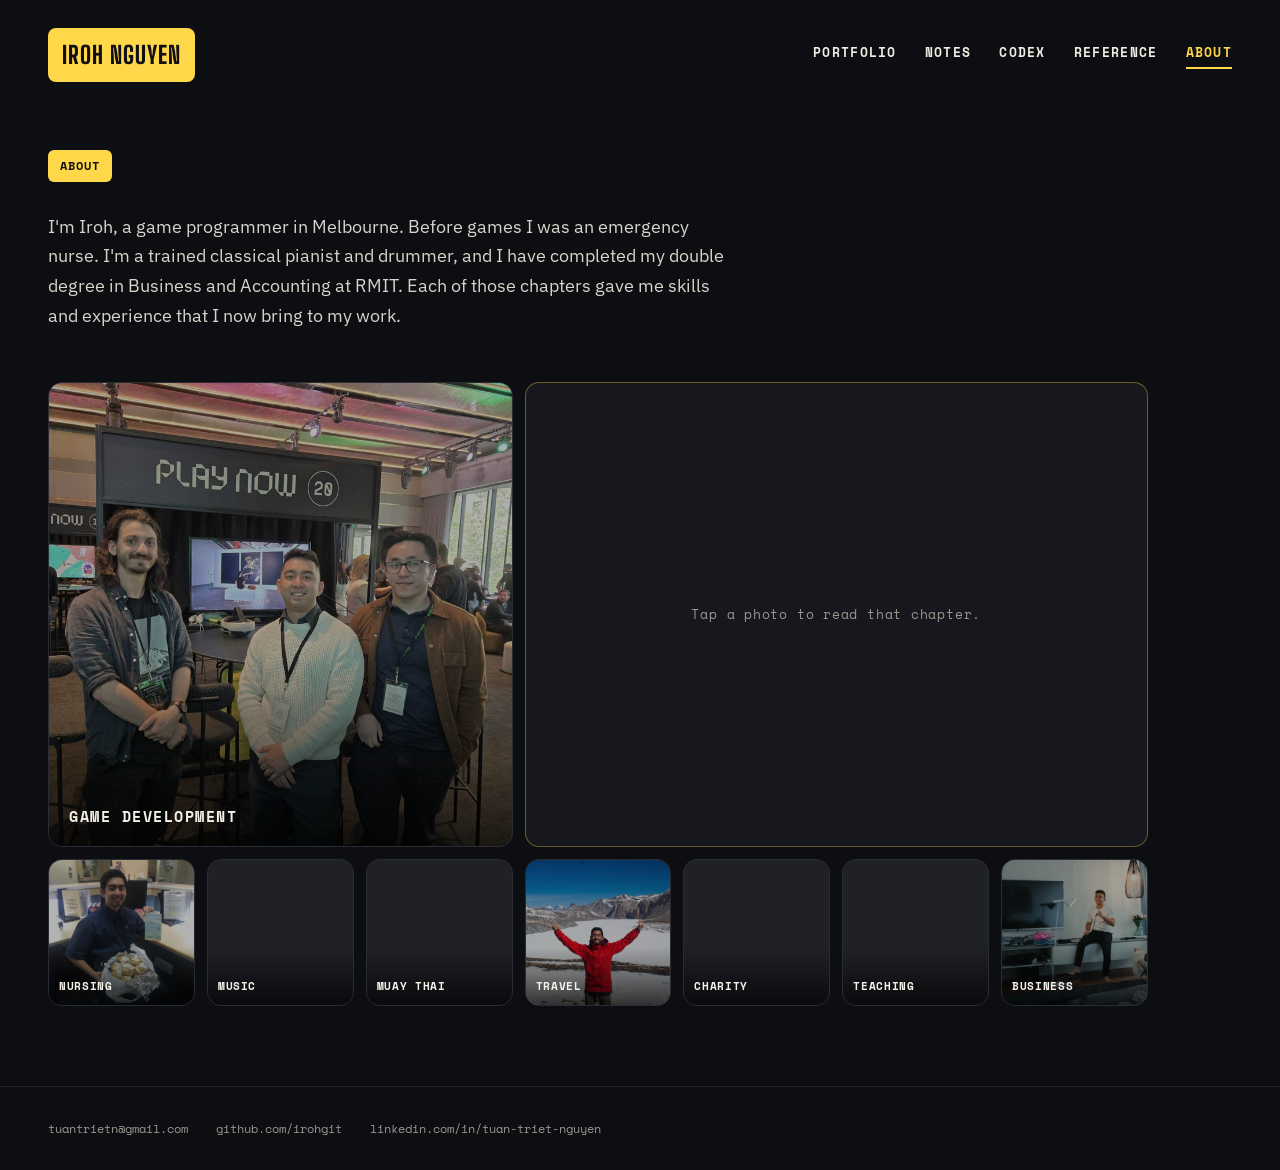
==== commit 13723c9b: "add: references" ====
--- a/about/index.html
+++ b/about/index.html
@@ -13,7 +13,7 @@
 <body class="">
 <header class="site-header wrap">
   <a class="logo" href="../index.html">IROH NGUYEN</a>
-  <nav class="site-nav" aria-label="Main"><a href="../portfolio/index.html">Portfolio</a><a href="../notes/index.html">Notes</a><a href="../codex/index.html">Codex</a><a href="../about/index.html" aria-current="page">About</a></nav>
+  <nav class="site-nav" aria-label="Main"><a href="../portfolio/index.html">Portfolio</a><a href="../notes/index.html">Notes</a><a href="../codex/index.html">Codex</a><a href="../reference/index.html">Reference</a><a href="../about/index.html" aria-current="page">About</a></nav>
 </header>
 <main class="wrap">
   <div class="page-intro">
--- a/assets/site.css
+++ b/assets/site.css
@@ -617,3 +617,6 @@
 .about-panel .about-empty{margin:0;color:var(--muted);font-family:var(--font-mono);font-size:13px;letter-spacing:.06em}
 @media (max-width:960px){.about-panel.is-empty{min-height:120px}}
 .page-about .about-grid,.about-grid{margin-left:0}
+
+/* Showreel: show the whole 4:3 frame (captions and subtitles) while playing */
+.hero.playing .hero-media{object-fit:contain}
